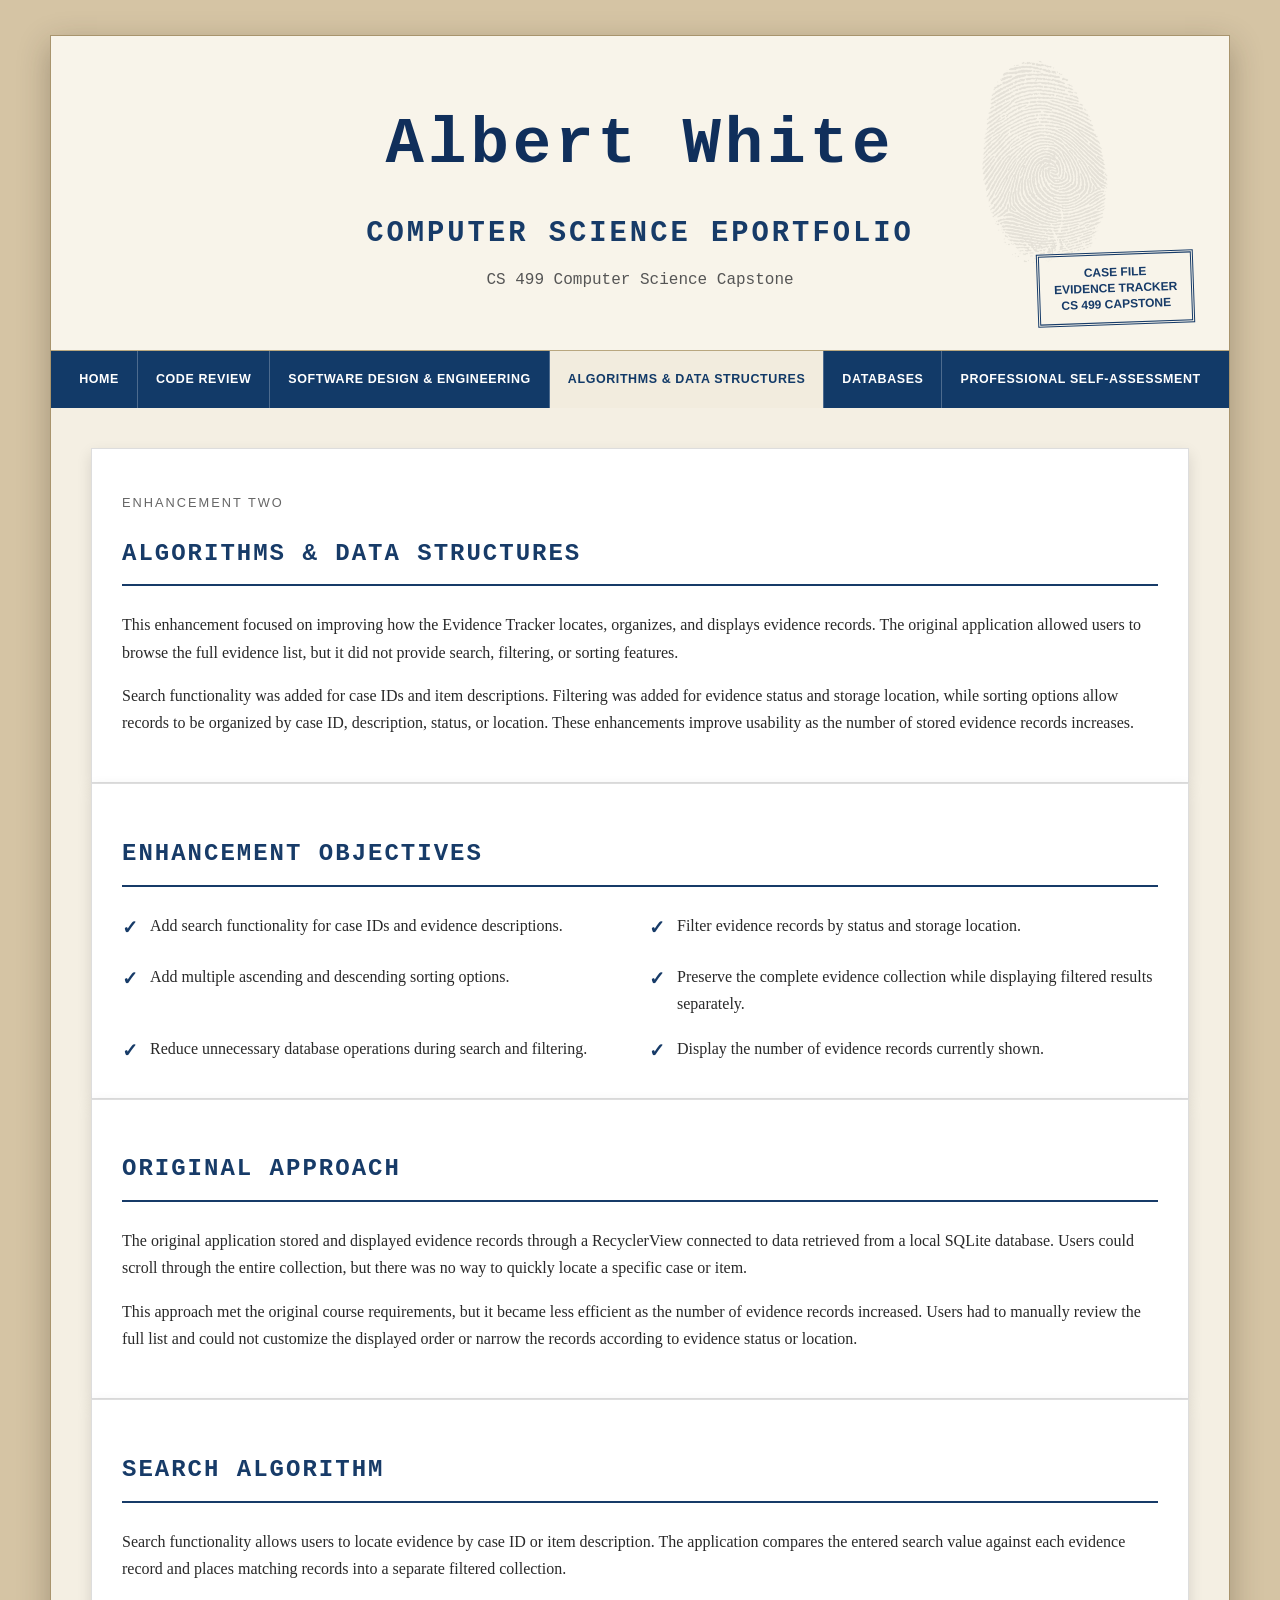
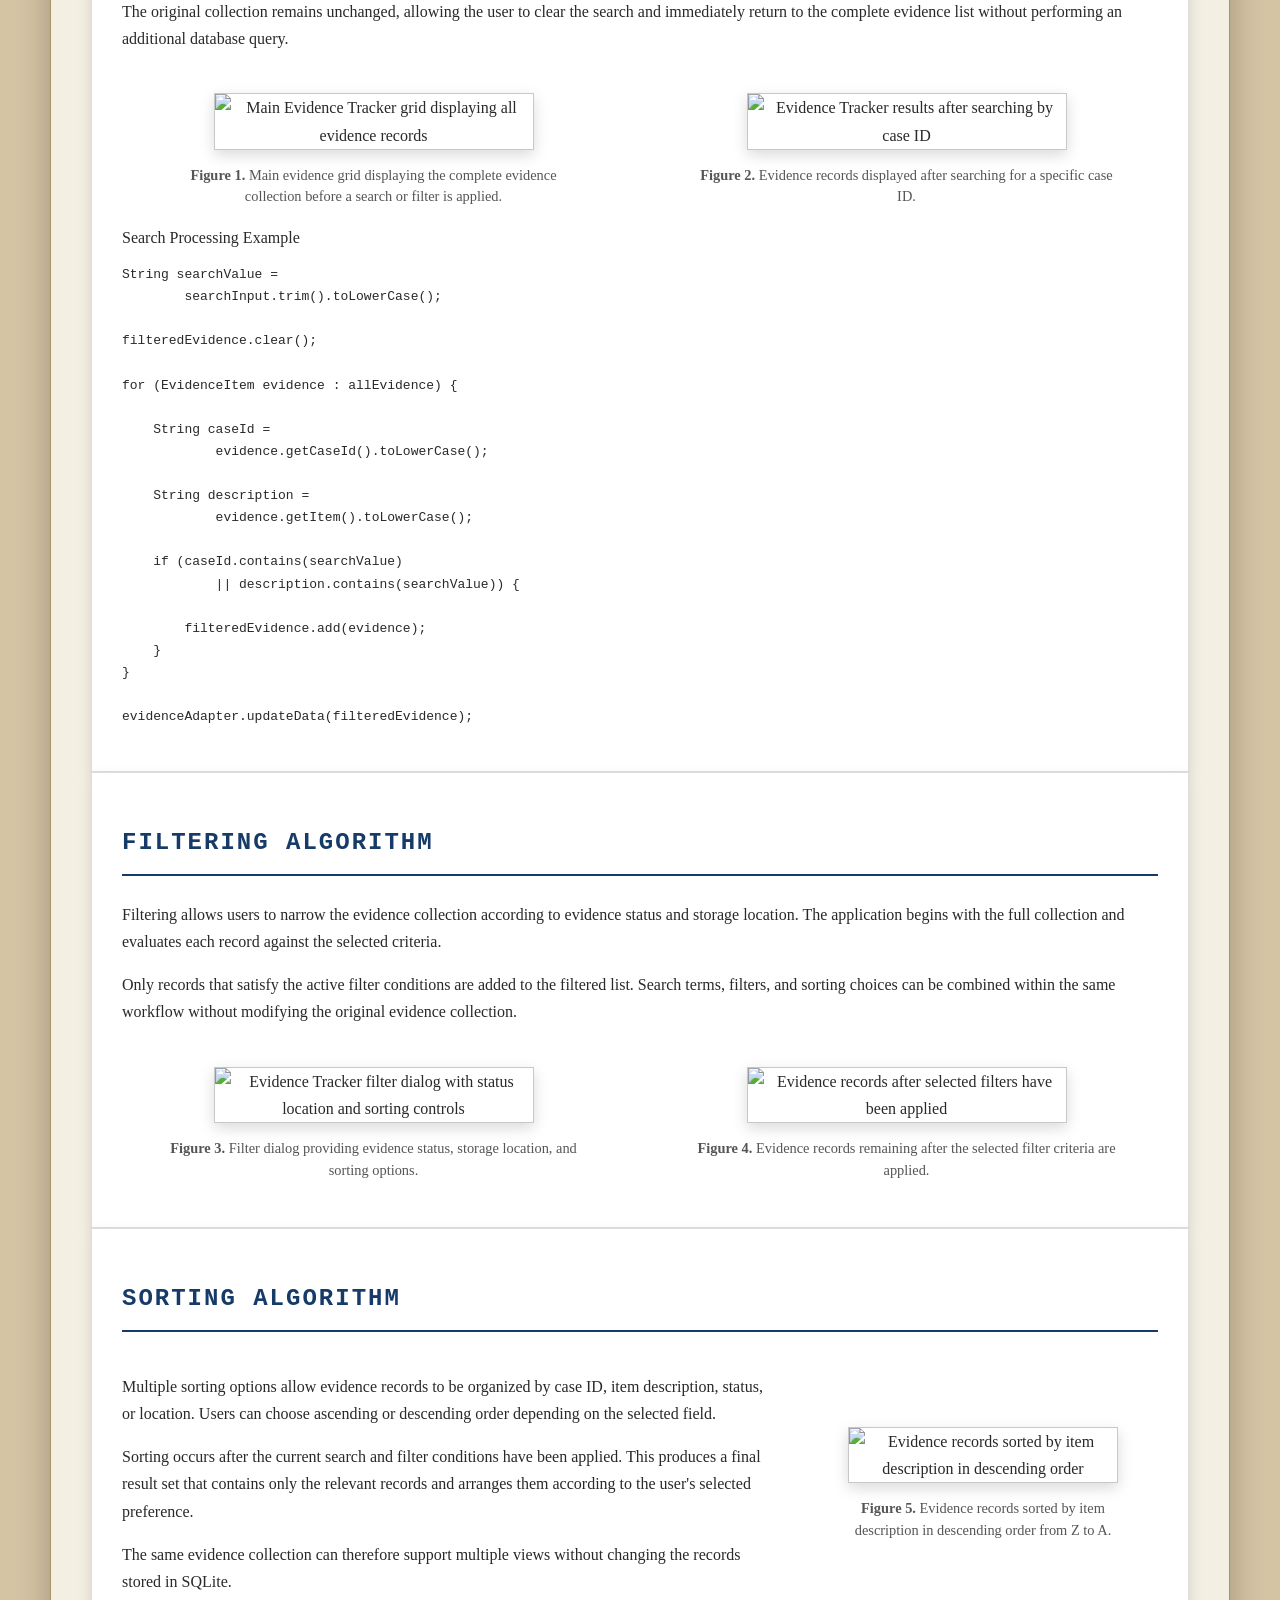
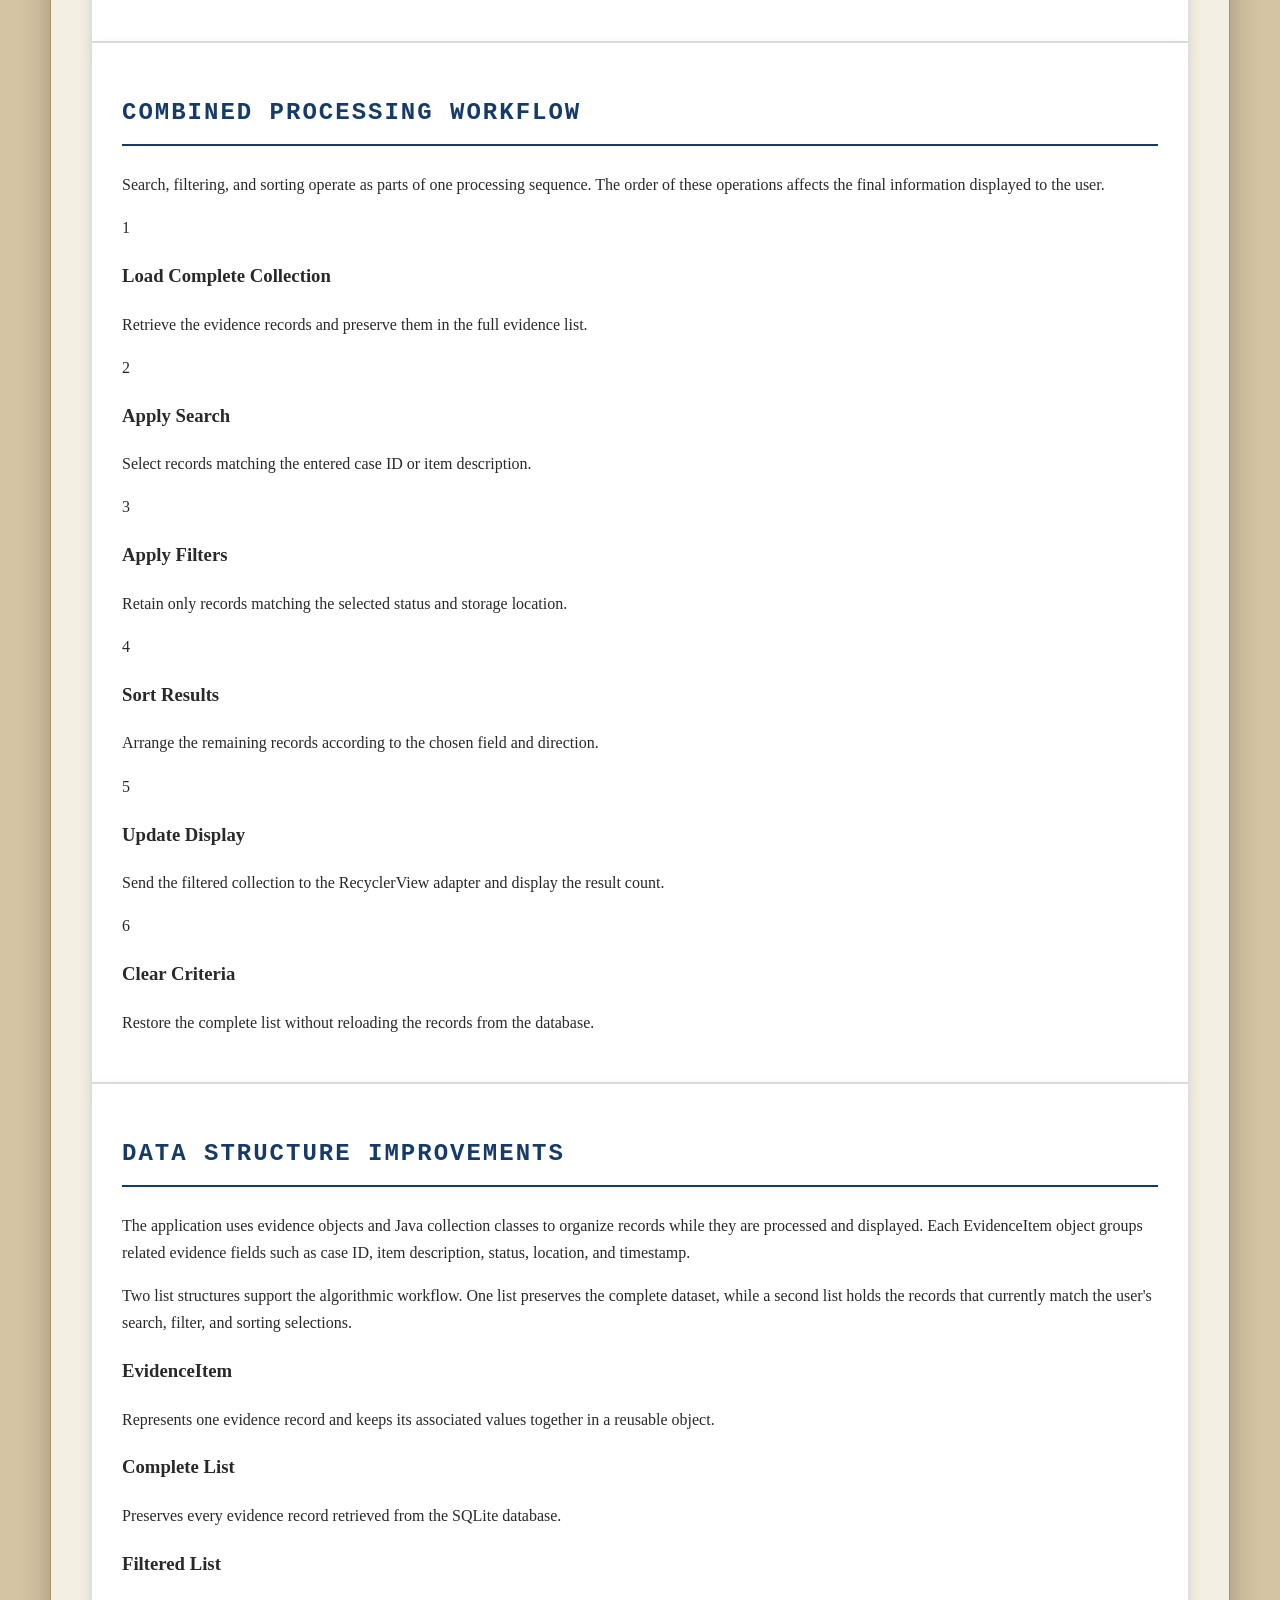
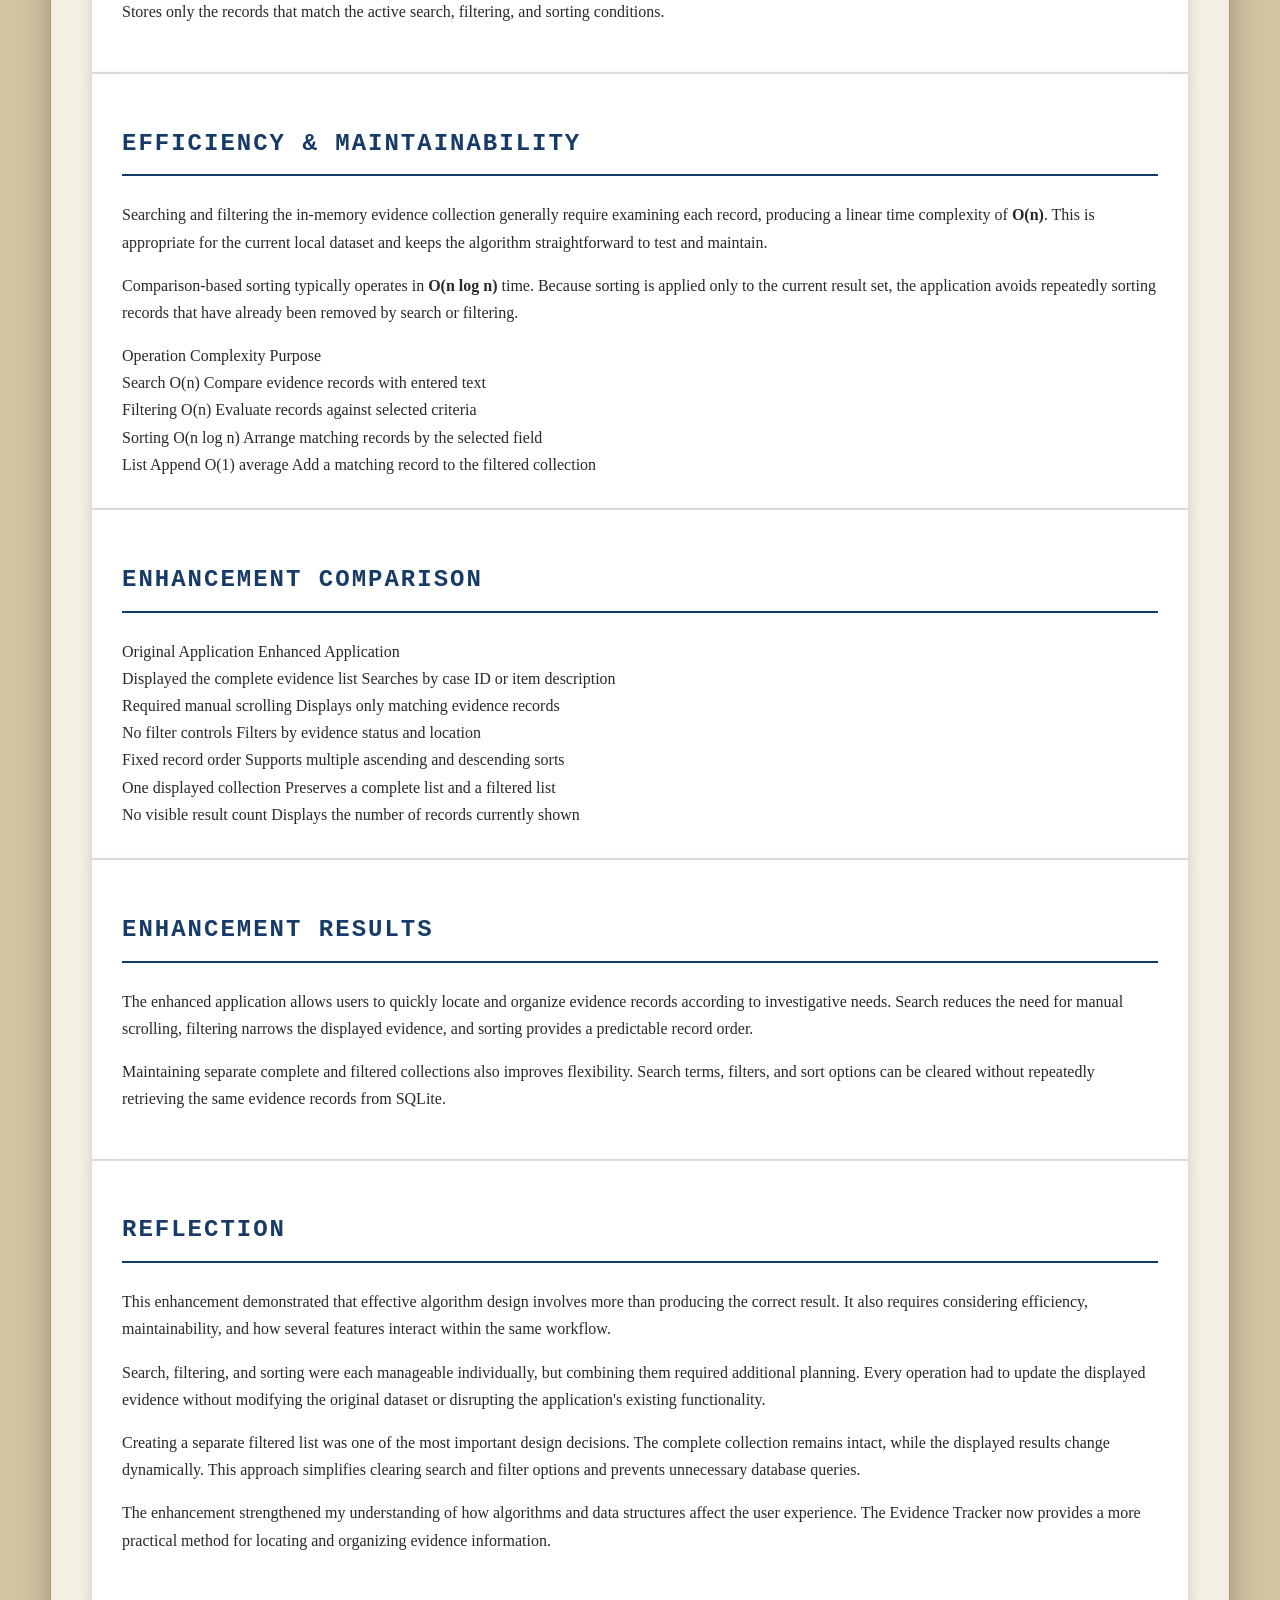
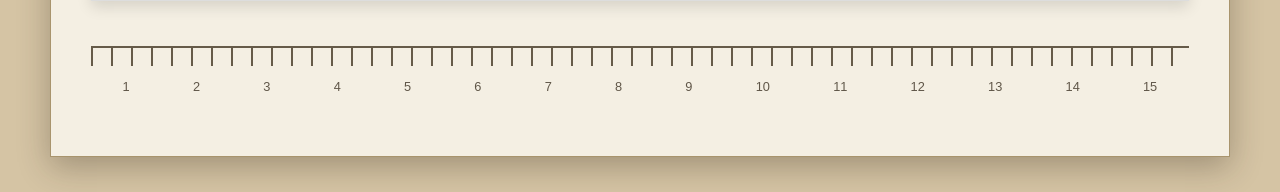
==== algorithms.html @ fcedc2bf "Add files via upload" ====
<!DOCTYPE html>
<html lang="en">

<head>
    <meta charset="UTF-8">

    <meta name="viewport"
          content="width=device-width, initial-scale=1.0">

    <meta name="description"
          content="Algorithms and Data Structures enhancement for Albert White's CS 499 Evidence Tracker capstone project.">

    <link rel="stylesheet" href="css/style.css">

    <title>
        Algorithms &amp; Data Structures | Albert White
    </title>
</head>

<body>

    <div class="site-container">

        <!-- Website Header -->
        <header class="site-header">

            <h1>Albert White</h1>

            <h2>Computer Science ePortfolio</h2>

            <p class="course-title">
                CS 499 Computer Science Capstone
            </p>

            <div class="project-stamp">
                Case File<br>
                Evidence Tracker<br>
                CS 499 Capstone
            </div>

        </header>

        <!-- Main Navigation -->
        <nav class="main-navigation"
             aria-label="Main navigation">

            <ul>

                <li>
                    <a href="index.html">
                        Home
                    </a>
                </li>

                <li>
                    <a href="code-review.html">
                        Code Review
                    </a>
                </li>

                <li>
                    <a href="software-design.html">
                        Software Design &amp; Engineering
                    </a>
                </li>

                <li>
                    <a class="active"
                       href="algorithms.html">
                        Algorithms &amp; Data Structures
                    </a>
                </li>

                <li>
                    <a href="databases.html">
                        Databases
                    </a>
                </li>

                <li>
                    <a href="self-assessment.html">
                        Professional Self-Assessment
                    </a>
                </li>

            </ul>

        </nav>

        <!-- Page Content -->
        <main class="enhancement-page">

            <!-- Introduction -->
            <section class="paper-card page-introduction">

                <p class="section-label">
                    Enhancement Two
                </p>

                <h2 class="section-heading">
                    Algorithms &amp; Data Structures
                </h2>

                <p>
                    This enhancement focused on improving how the Evidence
                    Tracker locates, organizes, and displays evidence records.
                    The original application allowed users to browse the full
                    evidence list, but it did not provide search, filtering,
                    or sorting features.
                </p>

                <p>
                    Search functionality was added for case IDs and item
                    descriptions. Filtering was added for evidence status and
                    storage location, while sorting options allow records to
                    be organized by case ID, description, status, or location.
                    These enhancements improve usability as the number of
                    stored evidence records increases.
                </p>

            </section>

            <!-- Objectives -->
            <section class="paper-card">

                <h2 class="section-heading">
                    Enhancement Objectives
                </h2>

                <div class="objective-grid">

                    <div class="objective-item">
                        <span class="objective-check"
                              aria-hidden="true">
                            ✓
                        </span>

                        <span>
                            Add search functionality for case IDs and evidence
                            descriptions.
                        </span>
                    </div>

                    <div class="objective-item">
                        <span class="objective-check"
                              aria-hidden="true">
                            ✓
                        </span>

                        <span>
                            Filter evidence records by status and storage
                            location.
                        </span>
                    </div>

                    <div class="objective-item">
                        <span class="objective-check"
                              aria-hidden="true">
                            ✓
                        </span>

                        <span>
                            Add multiple ascending and descending sorting
                            options.
                        </span>
                    </div>

                    <div class="objective-item">
                        <span class="objective-check"
                              aria-hidden="true">
                            ✓
                        </span>

                        <span>
                            Preserve the complete evidence collection while
                            displaying filtered results separately.
                        </span>
                    </div>

                    <div class="objective-item">
                        <span class="objective-check"
                              aria-hidden="true">
                            ✓
                        </span>

                        <span>
                            Reduce unnecessary database operations during
                            search and filtering.
                        </span>
                    </div>

                    <div class="objective-item">
                        <span class="objective-check"
                              aria-hidden="true">
                            ✓
                        </span>

                        <span>
                            Display the number of evidence records currently
                            shown.
                        </span>
                    </div>

                </div>

            </section>

            <!-- Original Approach -->
            <section class="paper-card">

                <h2 class="section-heading">
                    Original Approach
                </h2>

                <p>
                    The original application stored and displayed evidence
                    records through a RecyclerView connected to data retrieved
                    from a local SQLite database. Users could scroll through
                    the entire collection, but there was no way to quickly
                    locate a specific case or item.
                </p>

                <p>
                    This approach met the original course requirements, but it
                    became less efficient as the number of evidence records
                    increased. Users had to manually review the full list and
                    could not customize the displayed order or narrow the
                    records according to evidence status or location.
                </p>

            </section>

            <!-- Search -->
            <section class="paper-card">

                <h2 class="section-heading">
                    Search Algorithm
                </h2>

                <p>
                    Search functionality allows users to locate evidence by
                    case ID or item description. The application compares the
                    entered search value against each evidence record and
                    places matching records into a separate filtered
                    collection.
                </p>

                <p>
                    The original collection remains unchanged, allowing the
                    user to clear the search and immediately return to the
                    complete evidence list without performing an additional
                    database query.
                </p>

                <div class="screenshot-grid screenshot-grid-two">

                    <figure class="evidence-photo">

                        <img src="images/enhancement-2/all-evidence-records.jpg"
                             alt="Main Evidence Tracker grid displaying all evidence records"
                             loading="lazy">

                        <figcaption>
                            <strong>Figure 1.</strong>
                            Main evidence grid displaying the complete
                            evidence collection before a search or filter is
                            applied.
                        </figcaption>

                    </figure>

                    <figure class="evidence-photo">

                        <img src="images/enhancement-2/case-search-results.jpg"
                             alt="Evidence Tracker results after searching by case ID"
                             loading="lazy">

                        <figcaption>
                            <strong>Figure 2.</strong>
                            Evidence records displayed after searching for a
                            specific case ID.
                        </figcaption>

                    </figure>

                </div>

                <div class="code-example">

                    <div class="code-label">
                        Search Processing Example
                    </div>

                    <pre><code>String searchValue =
        searchInput.trim().toLowerCase();

filteredEvidence.clear();

for (EvidenceItem evidence : allEvidence) {

    String caseId =
            evidence.getCaseId().toLowerCase();

    String description =
            evidence.getItem().toLowerCase();

    if (caseId.contains(searchValue)
            || description.contains(searchValue)) {

        filteredEvidence.add(evidence);
    }
}

evidenceAdapter.updateData(filteredEvidence);</code></pre>

                </div>

            </section>

            <!-- Filtering -->
            <section class="paper-card">

                <h2 class="section-heading">
                    Filtering Algorithm
                </h2>

                <p>
                    Filtering allows users to narrow the evidence collection
                    according to evidence status and storage location. The
                    application begins with the full collection and evaluates
                    each record against the selected criteria.
                </p>

                <p>
                    Only records that satisfy the active filter conditions are
                    added to the filtered list. Search terms, filters, and
                    sorting choices can be combined within the same workflow
                    without modifying the original evidence collection.
                </p>

                <div class="screenshot-grid screenshot-grid-two">

                    <figure class="evidence-photo">

                        <img src="images/enhancement-2/filter-dialog.jpg"
                             alt="Evidence Tracker filter dialog with status location and sorting controls"
                             loading="lazy">

                        <figcaption>
                            <strong>Figure 3.</strong>
                            Filter dialog providing evidence status, storage
                            location, and sorting options.
                        </figcaption>

                    </figure>

                    <figure class="evidence-photo">

                        <img src="images/enhancement-2/filtered-evidence-records.jpg"
                             alt="Evidence records after selected filters have been applied"
                             loading="lazy">

                        <figcaption>
                            <strong>Figure 4.</strong>
                            Evidence records remaining after the selected
                            filter criteria are applied.
                        </figcaption>

                    </figure>

                </div>

            </section>

            <!-- Sorting -->
            <section class="paper-card">

                <h2 class="section-heading">
                    Sorting Algorithm
                </h2>

                <div class="feature-layout">

                    <div class="feature-text">

                        <p>
                            Multiple sorting options allow evidence records to
                            be organized by case ID, item description, status,
                            or location. Users can choose ascending or
                            descending order depending on the selected field.
                        </p>

                        <p>
                            Sorting occurs after the current search and filter
                            conditions have been applied. This produces a final
                            result set that contains only the relevant records
                            and arranges them according to the user's selected
                            preference.
                        </p>

                        <p>
                            The same evidence collection can therefore support
                            multiple views without changing the records stored
                            in SQLite.
                        </p>

                    </div>

                    <figure class="evidence-photo feature-image">

                        <img src="images/enhancement-2/sorted-evidence-records.jpg"
                             alt="Evidence records sorted by item description in descending order"
                             loading="lazy">

                        <figcaption>
                            <strong>Figure 5.</strong>
                            Evidence records sorted by item description in
                            descending order from Z to A.
                        </figcaption>

                    </figure>

                </div>

            </section>

            <!-- Processing Sequence -->
            <section class="paper-card">

                <h2 class="section-heading">
                    Combined Processing Workflow
                </h2>

                <p>
                    Search, filtering, and sorting operate as parts of one
                    processing sequence. The order of these operations affects
                    the final information displayed to the user.
                </p>

                <div class="algorithm-summary">

                    <div class="algorithm-step">

                        <span class="step-number">
                            1
                        </span>

                        <div>
                            <h3>Load Complete Collection</h3>

                            <p>
                                Retrieve the evidence records and preserve them
                                in the full evidence list.
                            </p>
                        </div>

                    </div>

                    <div class="algorithm-step">

                        <span class="step-number">
                            2
                        </span>

                        <div>
                            <h3>Apply Search</h3>

                            <p>
                                Select records matching the entered case ID or
                                item description.
                            </p>
                        </div>

                    </div>

                    <div class="algorithm-step">

                        <span class="step-number">
                            3
                        </span>

                        <div>
                            <h3>Apply Filters</h3>

                            <p>
                                Retain only records matching the selected
                                status and storage location.
                            </p>
                        </div>

                    </div>

                    <div class="algorithm-step">

                        <span class="step-number">
                            4
                        </span>

                        <div>
                            <h3>Sort Results</h3>

                            <p>
                                Arrange the remaining records according to the
                                chosen field and direction.
                            </p>
                        </div>

                    </div>

                    <div class="algorithm-step">

                        <span class="step-number">
                            5
                        </span>

                        <div>
                            <h3>Update Display</h3>

                            <p>
                                Send the filtered collection to the RecyclerView
                                adapter and display the result count.
                            </p>
                        </div>

                    </div>

                    <div class="algorithm-step">

                        <span class="step-number">
                            6
                        </span>

                        <div>
                            <h3>Clear Criteria</h3>

                            <p>
                                Restore the complete list without reloading the
                                records from the database.
                            </p>
                        </div>

                    </div>

                </div>

            </section>

            <!-- Data Structures -->
            <section class="paper-card">

                <h2 class="section-heading">
                    Data Structure Improvements
                </h2>

                <p>
                    The application uses evidence objects and Java collection
                    classes to organize records while they are processed and
                    displayed. Each EvidenceItem object groups related
                    evidence fields such as case ID, item description, status,
                    location, and timestamp.
                </p>

                <p>
                    Two list structures support the algorithmic workflow. One
                    list preserves the complete dataset, while a second list
                    holds the records that currently match the user's search,
                    filter, and sorting selections.
                </p>

                <div class="comparison-grid">

                    <article class="comparison-card">

                        <h3>
                            EvidenceItem
                        </h3>

                        <p>
                            Represents one evidence record and keeps its
                            associated values together in a reusable object.
                        </p>

                    </article>

                    <article class="comparison-card">

                        <h3>
                            Complete List
                        </h3>

                        <p>
                            Preserves every evidence record retrieved from the
                            SQLite database.
                        </p>

                    </article>

                    <article class="comparison-card">

                        <h3>
                            Filtered List
                        </h3>

                        <p>
                            Stores only the records that match the active
                            search, filtering, and sorting conditions.
                        </p>

                    </article>

                </div>

            </section>

            <!-- Efficiency -->
            <section class="paper-card">

                <h2 class="section-heading">
                    Efficiency &amp; Maintainability
                </h2>

                <p>
                    Searching and filtering the in-memory evidence collection
                    generally require examining each record, producing a
                    linear time complexity of <strong>O(n)</strong>. This is
                    appropriate for the current local dataset and keeps the
                    algorithm straightforward to test and maintain.
                </p>

                <p>
                    Comparison-based sorting typically operates in
                    <strong>O(n log n)</strong> time. Because sorting is
                    applied only to the current result set, the application
                    avoids repeatedly sorting records that have already been
                    removed by search or filtering.
                </p>

                <div class="complexity-table">

                    <div class="complexity-row complexity-heading">
                        <span>Operation</span>
                        <span>Complexity</span>
                        <span>Purpose</span>
                    </div>

                    <div class="complexity-row">
                        <span>Search</span>
                        <span>O(n)</span>
                        <span>
                            Compare evidence records with entered text
                        </span>
                    </div>

                    <div class="complexity-row">
                        <span>Filtering</span>
                        <span>O(n)</span>
                        <span>
                            Evaluate records against selected criteria
                        </span>
                    </div>

                    <div class="complexity-row">
                        <span>Sorting</span>
                        <span>O(n log n)</span>
                        <span>
                            Arrange matching records by the selected field
                        </span>
                    </div>

                    <div class="complexity-row">
                        <span>List Append</span>
                        <span>O(1) average</span>
                        <span>
                            Add a matching record to the filtered collection
                        </span>
                    </div>

                </div>

            </section>

            <!-- Comparison -->
            <section class="paper-card">

                <h2 class="section-heading">
                    Enhancement Comparison
                </h2>

                <div class="comparison-table">

                    <div class="comparison-row comparison-header">
                        <span>Original Application</span>
                        <span>Enhanced Application</span>
                    </div>

                    <div class="comparison-row">
                        <span>
                            Displayed the complete evidence list
                        </span>

                        <span>
                            Searches by case ID or item description
                        </span>
                    </div>

                    <div class="comparison-row">
                        <span>
                            Required manual scrolling
                        </span>

                        <span>
                            Displays only matching evidence records
                        </span>
                    </div>

                    <div class="comparison-row">
                        <span>
                            No filter controls
                        </span>

                        <span>
                            Filters by evidence status and location
                        </span>
                    </div>

                    <div class="comparison-row">
                        <span>
                            Fixed record order
                        </span>

                        <span>
                            Supports multiple ascending and descending sorts
                        </span>
                    </div>

                    <div class="comparison-row">
                        <span>
                            One displayed collection
                        </span>

                        <span>
                            Preserves a complete list and a filtered list
                        </span>
                    </div>

                    <div class="comparison-row">
                        <span>
                            No visible result count
                        </span>

                        <span>
                            Displays the number of records currently shown
                        </span>
                    </div>

                </div>

            </section>

            <!-- Results -->
            <section class="paper-card">

                <h2 class="section-heading">
                    Enhancement Results
                </h2>

                <p>
                    The enhanced application allows users to quickly locate
                    and organize evidence records according to investigative
                    needs. Search reduces the need for manual scrolling,
                    filtering narrows the displayed evidence, and sorting
                    provides a predictable record order.
                </p>

                <p>
                    Maintaining separate complete and filtered collections
                    also improves flexibility. Search terms, filters, and sort
                    options can be cleared without repeatedly retrieving the
                    same evidence records from SQLite.
                </p>

            </section>

            <!-- Reflection -->
            <section class="paper-card">

                <h2 class="section-heading">
                    Reflection
                </h2>

                <p>
                    This enhancement demonstrated that effective algorithm
                    design involves more than producing the correct result. It
                    also requires considering efficiency, maintainability, and
                    how several features interact within the same workflow.
                </p>

                <p>
                    Search, filtering, and sorting were each manageable
                    individually, but combining them required additional
                    planning. Every operation had to update the displayed
                    evidence without modifying the original dataset or
                    disrupting the application's existing functionality.
                </p>

                <p>
                    Creating a separate filtered list was one of the most
                    important design decisions. The complete collection
                    remains intact, while the displayed results change
                    dynamically. This approach simplifies clearing search and
                    filter options and prevents unnecessary database queries.
                </p>

                <p>
                    The enhancement strengthened my understanding of how
                    algorithms and data structures affect the user experience.
                    The Evidence Tracker now provides a more practical method
                    for locating and organizing evidence information.
                </p>

            </section>

            <!-- Evidence Scale -->
            <div class="evidence-ruler"
                 aria-hidden="true">

                <div class="ruler-numbers">
                    <span>1</span>
                    <span>2</span>
                    <span>3</span>
                    <span>4</span>
                    <span>5</span>
                    <span>6</span>
                    <span>7</span>
                    <span>8</span>
                    <span>9</span>
                    <span>10</span>
                    <span>11</span>
                    <span>12</span>
                    <span>13</span>
                    <span>14</span>
                    <span>15</span>
                </div>

            </div>

        </main>

    </div>

</body>

</html>
---- css/style.css ----
* {
    box-sizing: border-box;
}

body {
    margin: 0;
    background-color: #d5c4a4;
    color: #292929;
    font-family: Georgia, "Times New Roman", serif;
    line-height: 1.7;
}

.site-container {
    width: 94%;
    max-width: 1180px;
    margin: 35px auto;
    background-color: #f4efe3;
    border: 1px solid #a8946d;
    box-shadow: 0 10px 30px rgba(40, 31, 19, 0.3);
}

.site-header {
    padding: 55px 35px 40px;
    text-align: center;
    background-color: #f8f4ea;
    border-bottom: 1px solid #b9a77f;
}

    .site-header h1 {
        margin: 0;
        color: #102f5b;
        font-family: "Courier New", Courier, monospace;
        font-size: 4rem;
        letter-spacing: 4px;
    }

    .site-header h2 {
        margin: 10px 0 0;
        color: #173b68;
        font-family: "Courier New", Courier, monospace;
        font-size: 1.8rem;
        letter-spacing: 3px;
        text-transform: uppercase;
    }

.course-title {
    margin-top: 8px;
    color: #555555;
    font-family: "Courier New", Courier, monospace;
}

/* -----------------------------
   Navigation
------------------------------*/

.main-navigation {
    background: #123a68;
}

    .main-navigation ul {
        list-style: none;
        margin: 0;
        padding: 0;
        display: flex;
        justify-content: center;
    }

    .main-navigation li {
        border-right: 1px solid rgba(255,255,255,.25);
    }

        .main-navigation li:last-child {
            border-right: none;
        }

    .main-navigation a {
        display: block;
        color: white;
        text-decoration: none;
        padding: 18px 18px;
        font-family: Arial, Helvetica, sans-serif;
        font-size: .78rem;
        font-weight: bold;
        text-transform: uppercase;
        letter-spacing: .6px;
        text-align: center;
    }

        .main-navigation a:hover {
            background: #e8dfcc;
            color: #123a68;
        }

    .main-navigation .active {
        background: #f2ecde;
        color: #123a68;
    }
/* ---------- Main Layout ---------- */

main {
    padding: 40px;
}

.content-grid {
    display: grid;
    grid-template-columns: 2fr 1fr;
    gap: 30px;
}

.paper-card {
    background: white;
    padding: 30px;
    box-shadow: 0 6px 14px rgba(0,0,0,.12);
    border: 1px solid #ddd;
}

.section-heading {
    color: #173b68;
    font-family: "Courier New";
    text-transform: uppercase;
    letter-spacing: 2px;
    border-bottom: 2px solid #173b68;
    padding-bottom: 10px;
    margin-bottom: 25px;
}

.portfolio-list {
    padding-left: 20px;
    line-height: 2;
}
/* ---------- Header Details ---------- */

.site-header {
    position: relative;
    overflow: hidden;
}

    .site-header::after {
        content: "";
        position: absolute;
        top: 10px;
        right: 40px;
        width: 220px;
        height: 220px;
        background-image: url("../images/fingerprint.png");
        background-repeat: no-repeat;
        background-size: contain;
        opacity: .08;
        transform: rotate(-8deg);
        pointer-events: none;
    }

.project-stamp {
    position: absolute;
    right: 35px;
    bottom: 25px;
    padding: 9px 14px;
    border: 3px double #173b68;
    color: #173b68;
    background-color: rgba(248, 244, 234, 0.75);
    font-family: Arial, Helvetica, sans-serif;
    font-size: 0.75rem;
    font-weight: bold;
    line-height: 1.35;
    text-align: center;
    text-transform: uppercase;
    transform: rotate(-2deg);
    z-index: 2;
}

.site-header h1,
.site-header h2,
.course-title {
    position: relative;
    z-index: 2;
}
@media (max-width: 800px) {

    .project-stamp {
        position: relative;
        right: auto;
        bottom: auto;
        display: inline-block;
        margin-top: 25px;
    }

    .site-header::after {
        right: 10px;
        font-size: 130px;
    }

    .content-grid {
        grid-template-columns: 1fr;
    }

    .main-navigation ul {
        flex-wrap: wrap;
    }
}
.case-status {
    margin-top: 30px;
    background-color: #f9f6ee;
    border: 1px solid #b9aa8d;
    box-shadow: 0 5px 14px rgba(0, 0, 0, 0.1);
}

.case-status-header {
    display: flex;
    justify-content: space-between;
    gap: 20px;
    padding: 14px 20px;
    background-color: #173b68;
    color: white;
    font-family: Arial, Helvetica, sans-serif;
    text-transform: uppercase;
    letter-spacing: 1px;
}

.status-grid {
    display: grid;
    grid-template-columns: repeat(3, 1fr);
}

.status-item {
    padding: 18px 20px;
    border-right: 1px solid #d5cab6;
    border-bottom: 1px solid #d5cab6;
}

    .status-item:nth-child(3n) {
        border-right: none;
    }

    .status-item:nth-last-child(-n + 3) {
        border-bottom: none;
    }

.status-label {
    display: block;
    margin-bottom: 5px;
    color: #173b68;
    font-family: Arial, Helvetica, sans-serif;
    font-size: 0.72rem;
    font-weight: bold;
    letter-spacing: 0.8px;
    text-transform: uppercase;
}

.status-complete {
    font-weight: bold;
}

    .status-complete::before {
        content: "✓ ";
    }

.status-progress::before {
    content: "□ ";
}

@media (max-width: 800px) {
    .status-grid {
        grid-template-columns: 1fr;
    }

    .status-item {
        border-right: none;
    }

        .status-item:nth-last-child(-n + 3) {
            border-bottom: 1px solid #d5cab6;
        }

        .status-item:last-child {
            border-bottom: none;
        }

    .case-status-header {
        flex-direction: column;
    }
}
/* ---------- Evidence Scale ---------- */

.evidence-ruler {
    margin-top: 45px;
    height: 70px;
    border-top: 2px solid #665b49;
    background-image: repeating-linear-gradient( 90deg, #665b49 0, #665b49 2px, transparent 2px, transparent 20px );
    background-size: auto 18px;
    background-repeat: repeat-x;
}

.ruler-numbers {
    display: flex;
    justify-content: space-around;
    padding-top: 28px;
    color: #5f5648;
    font-family: Arial, Helvetica, sans-serif;
    font-size: .8rem;
}

/* ==========================================
   SOFTWARE DESIGN PAGE
========================================== */

.page-introduction {
    text-align: left;
}

.section-label {
    color: #666;
    text-transform: uppercase;
    font-size: .8rem;
    letter-spacing: 2px;
    font-family: Arial, Helvetica, sans-serif;
}

.objective-grid {
    display: grid;
    grid-template-columns: repeat(2, 1fr);
    gap: 18px;
}

.objective-item {
    display: flex;
    gap: 12px;
    align-items: flex-start;
}

.objective-check {
    color: #173b68;
    font-weight: bold;
    font-size: 1.2rem;
}

/* ---------------- Screenshots ---------------- */

.screenshot-grid-two {
    display: grid;
    grid-template-columns: repeat(2,1fr);
    gap: 30px;
    margin-top: 25px;
}

.evidence-photo {
    text-align: center;
}

    .evidence-photo img {
        width: 100%;
        max-width: 320px;
        max-height: 620px;
        object-fit: contain;
        border: 1px solid #c8c8c8;
        box-shadow: 0 5px 14px rgba(0,0,0,.15);
        background: white;
        margin: auto;
        display: block;
    }

    .evidence-photo figcaption {
        margin-top: 15px;
        font-size: .9rem;
        color: #555;
        line-height: 1.5;
    }

/* ---------------- Roles ---------------- */

.role-grid-two {
    display: grid;
    grid-template-columns: repeat(2,1fr);
    gap: 35px;
}

.role-card {
    background: #fafafa;
    padding: 25px;
    border: 1px solid #ddd;
}

    .role-card h3 {
        text-align: center;
        color: #173b68;
    }

    .role-card img {
        max-width: 260px;
    }

.permission-list {
    margin-top: 20px;
}

    .permission-list li {
        margin-bottom: 10px;
    }

.allowed {
    color: #1c7b3a;
}

    .allowed::before {
        content: "✓ ";
    }

.restricted {
    color: #8b1e1e;
}

    .restricted::before {
        content: "✕ ";
    }

/* ---------------- Feature ---------------- */

.feature-layout {
    display: grid;
    grid-template-columns: 1fr 350px;
    gap: 40px;
    align-items: center;
}

.feature-image img {
    max-width: 280px;
}

/* ---------------- Responsive ---------------- */

@media (max-width:900px) {

    .objective-grid,
    .screenshot-grid-two,
    .role-grid-two,
    .feature-layout {
        grid-template-columns: 1fr;
    }
}

/* ---------- Code Review Video ---------- */

.video-container {
    position: relative;
    width: 100%;
    max-width: 900px;
    margin: 28px auto 0;
    padding-bottom: 56.25%;
    height: 0;
    overflow: hidden;
    background-color: #1f1f1f;
    border: 1px solid #c8bca7;
    box-shadow: 0 6px 15px rgba(0, 0, 0, 0.18);
}

    .video-container iframe {
        position: absolute;
        inset: 0;
        width: 100%;
        height: 100%;
        border: 0;
    }
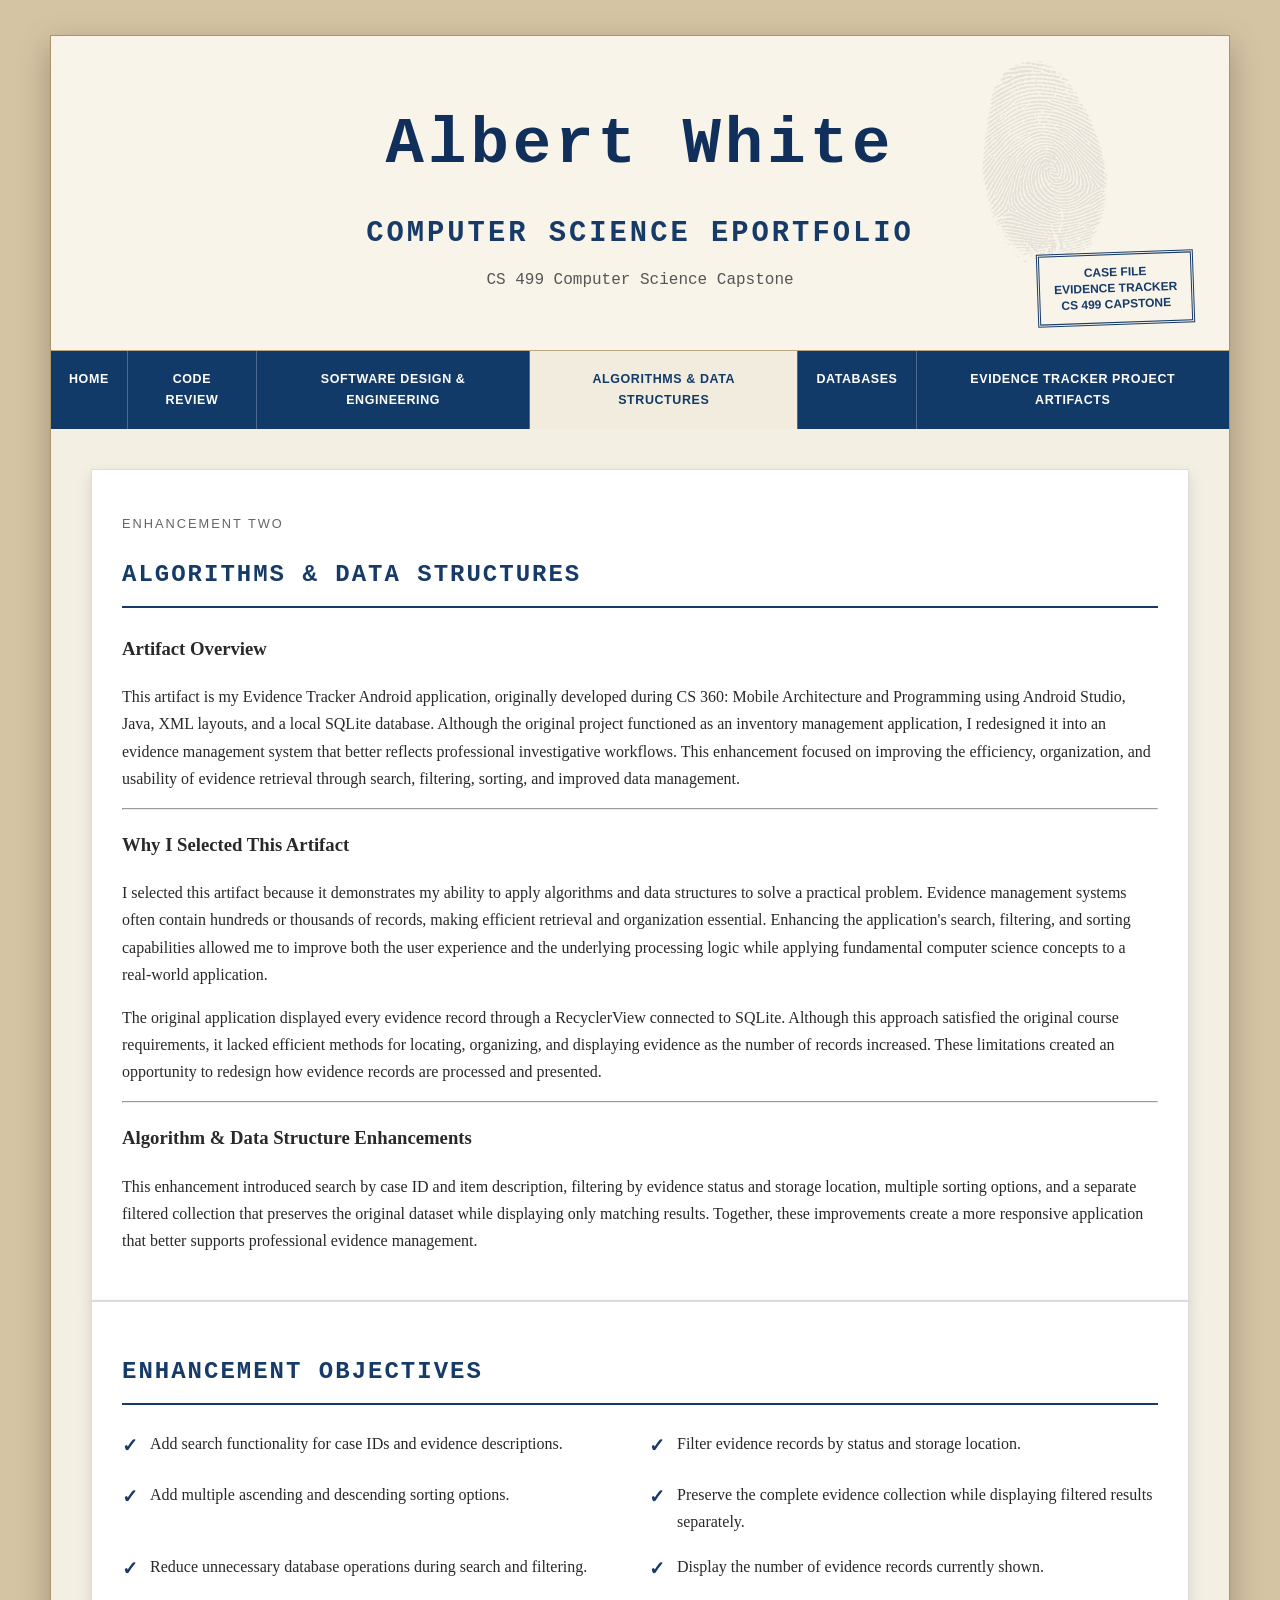
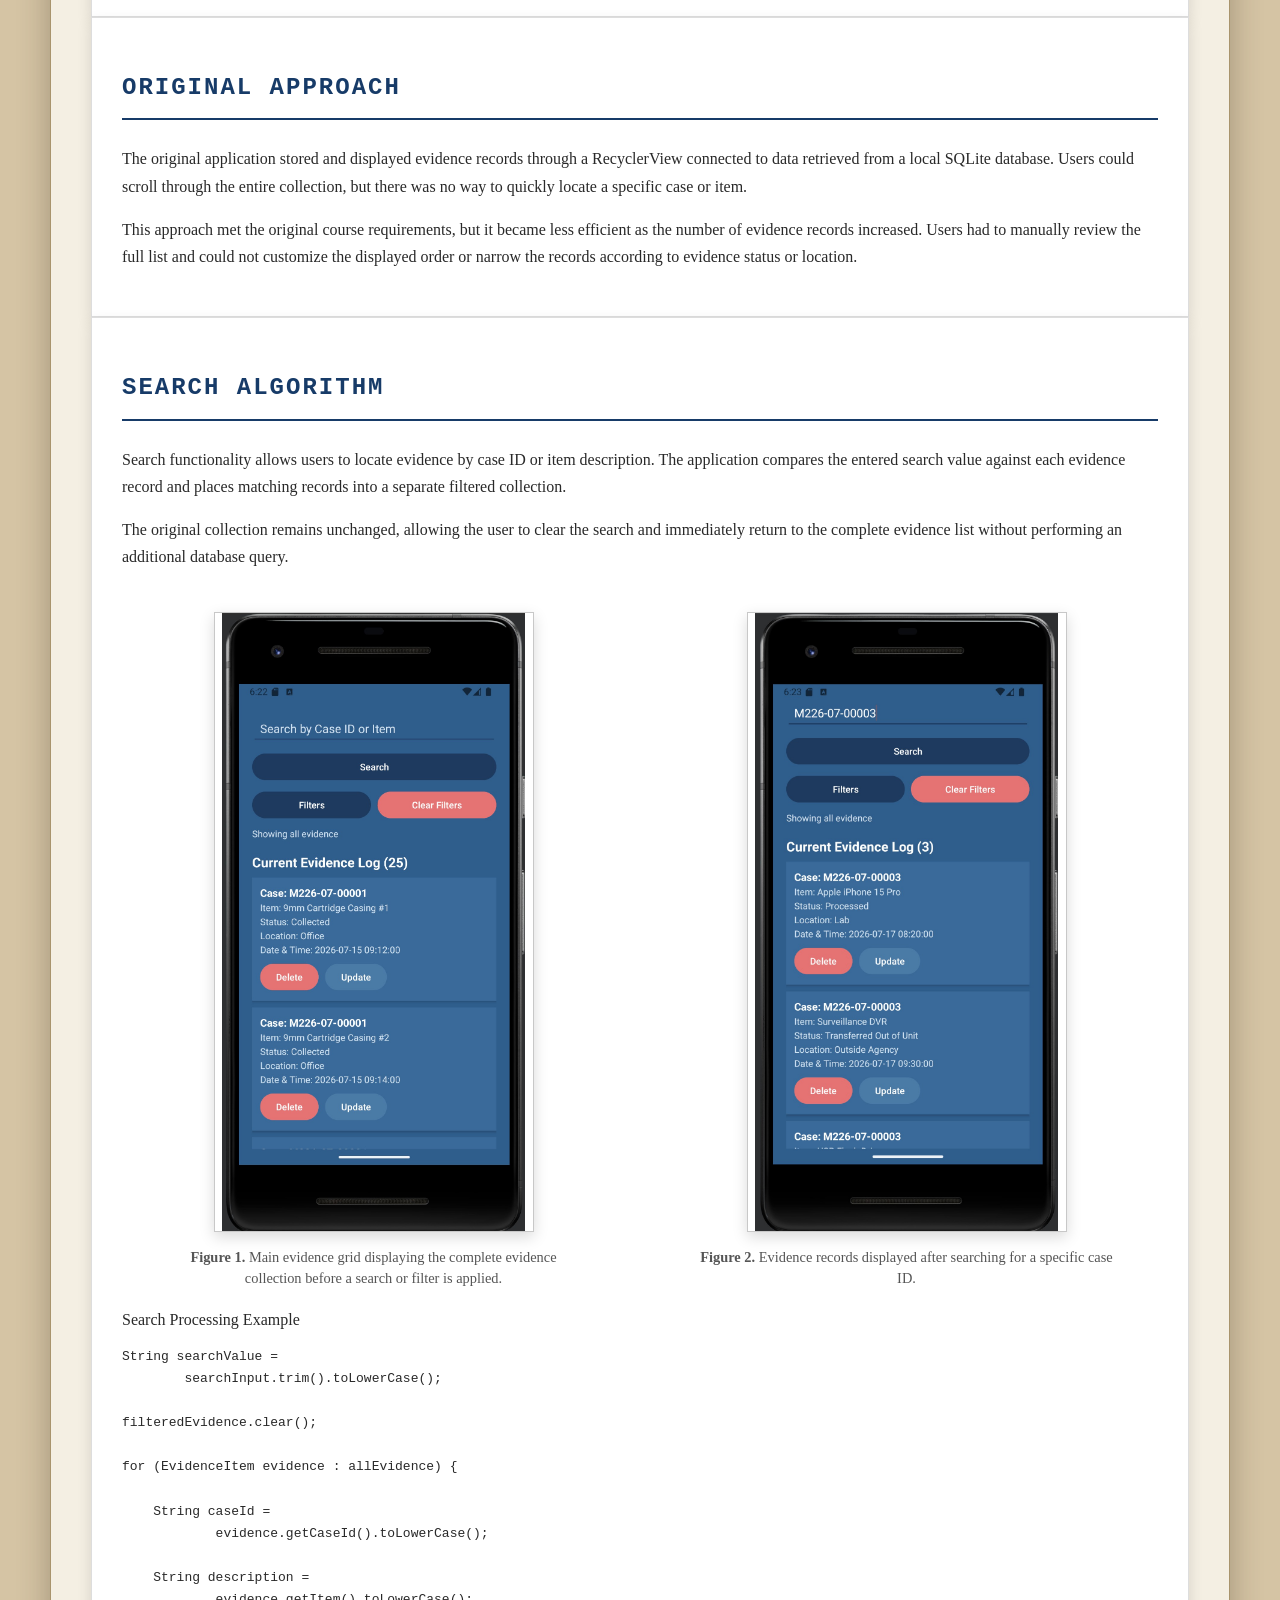
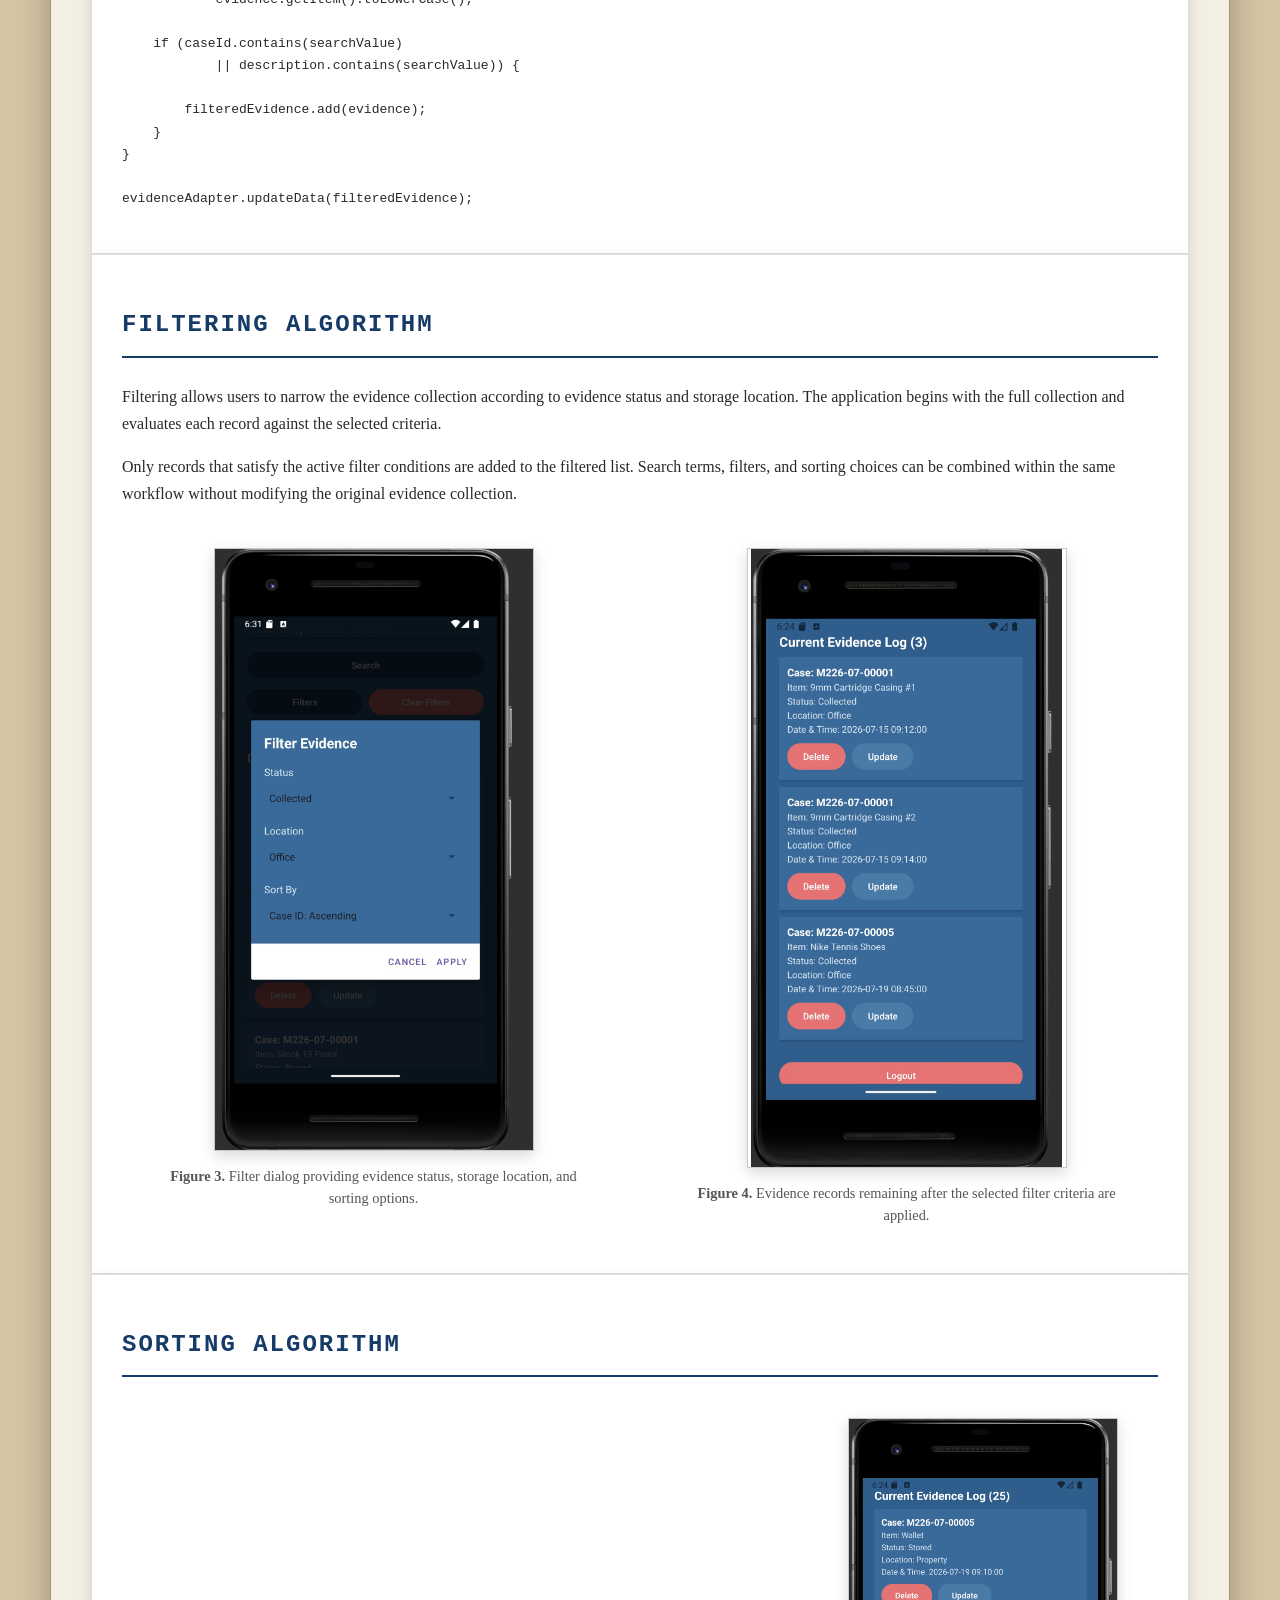
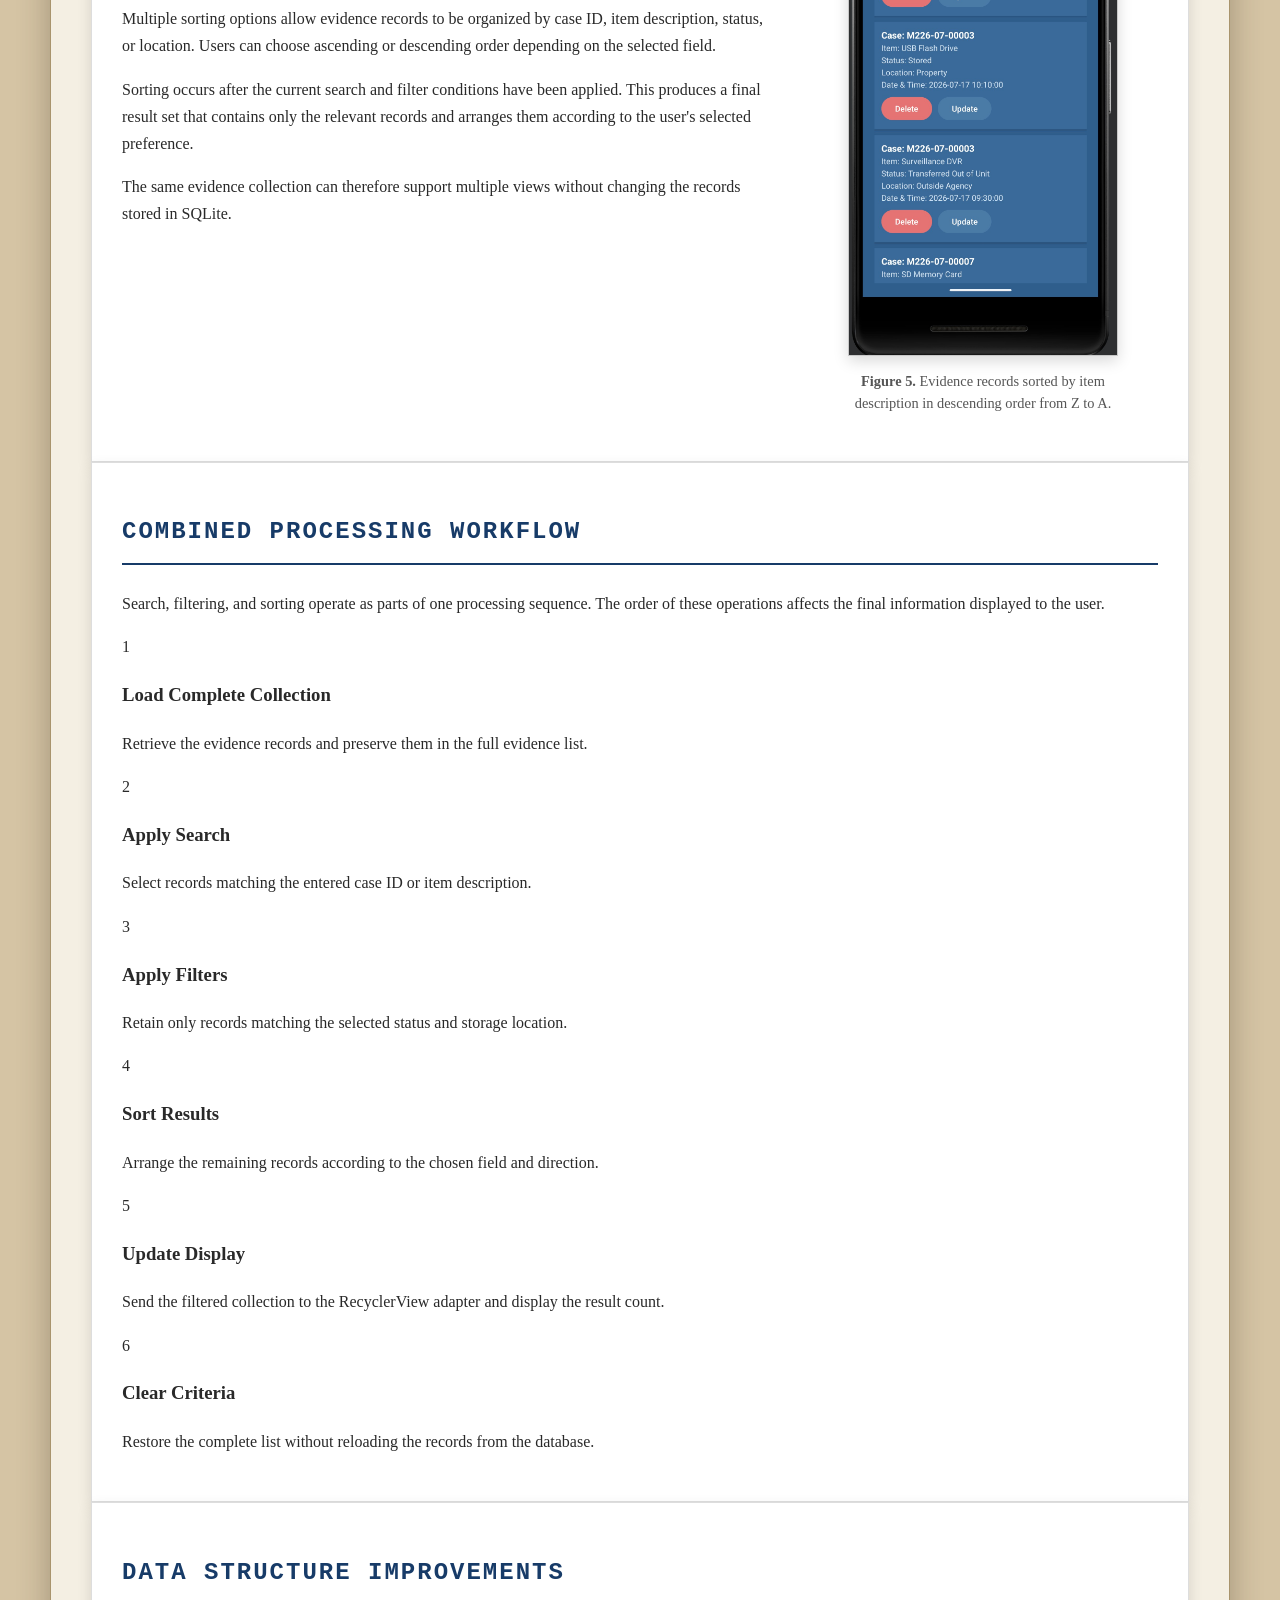
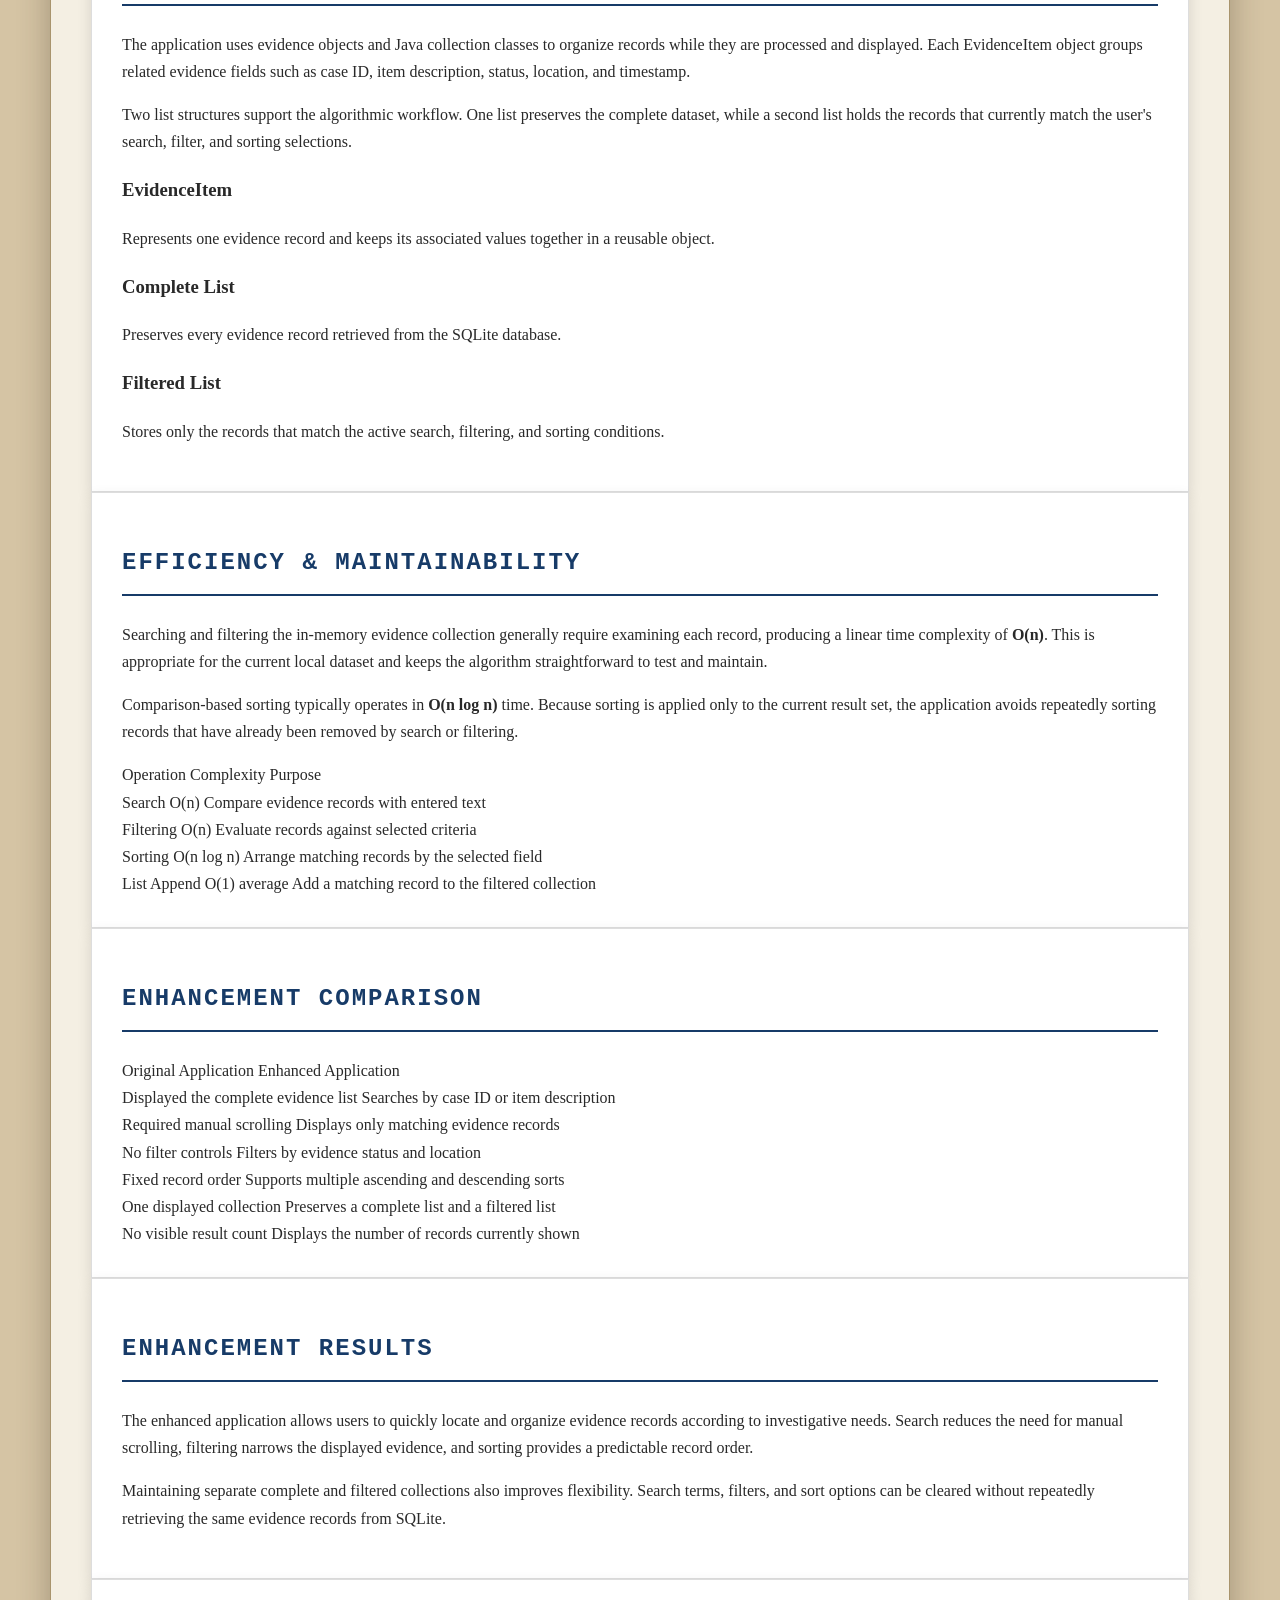
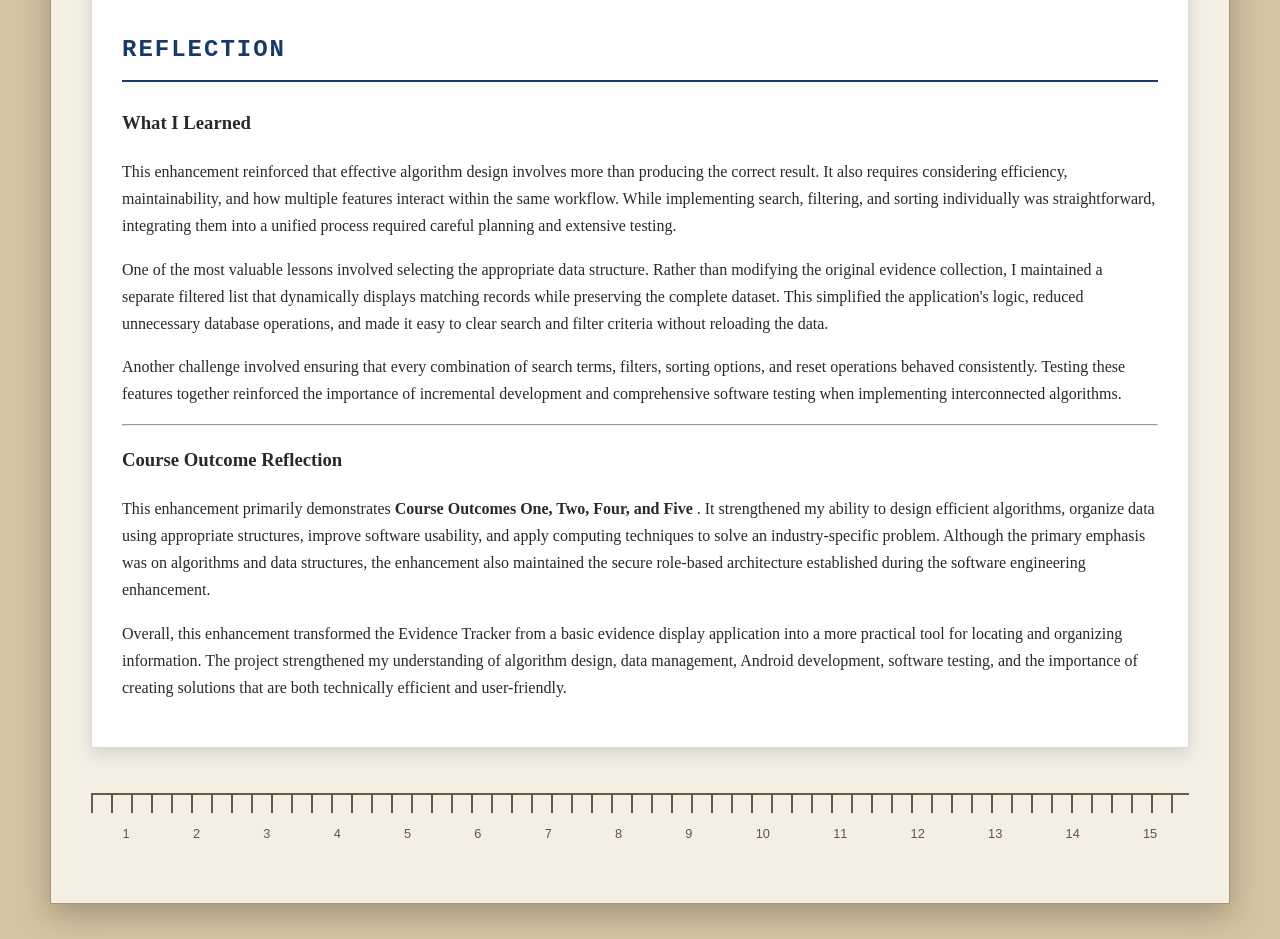
==== commit 9e9cf853: "Updated page link to add artifacts" ====
--- a/algorithms.html
+++ b/algorithms.html
@@ -78,8 +78,8 @@
                 </li>
 
                 <li>
-                    <a href="self-assessment.html">
-                        Professional Self-Assessment
+                    <a href="artifacts.html">
+                        Evidence Tracker Project Artifacts
                     </a>
                 </li>
 
@@ -101,21 +101,55 @@
                     Algorithms &amp; Data Structures
                 </h2>
 
-                <p>
-                    This enhancement focused on improving how the Evidence
-                    Tracker locates, organizes, and displays evidence records.
-                    The original application allowed users to browse the full
-                    evidence list, but it did not provide search, filtering,
-                    or sorting features.
-                </p>
-
-                <p>
-                    Search functionality was added for case IDs and item
-                    descriptions. Filtering was added for evidence status and
-                    storage location, while sorting options allow records to
-                    be organized by case ID, description, status, or location.
-                    These enhancements improve usability as the number of
-                    stored evidence records increases.
+                <h3>Artifact Overview</h3>
+
+                <p>
+                    This artifact is my Evidence Tracker Android application, originally
+                    developed during CS 360: Mobile Architecture and Programming using
+                    Android Studio, Java, XML layouts, and a local SQLite database.
+                    Although the original project functioned as an inventory management
+                    application, I redesigned it into an evidence management system that
+                    better reflects professional investigative workflows. This enhancement
+                    focused on improving the efficiency, organization, and usability of
+                    evidence retrieval through search, filtering, sorting, and improved
+                    data management.
+                </p>
+
+                <hr class="section-divider">
+
+                <h3>Why I Selected This Artifact</h3>
+
+                <p>
+                    I selected this artifact because it demonstrates my ability to apply
+                    algorithms and data structures to solve a practical problem.
+                    Evidence management systems often contain hundreds or thousands of
+                    records, making efficient retrieval and organization essential.
+                    Enhancing the application's search, filtering, and sorting
+                    capabilities allowed me to improve both the user experience and the
+                    underlying processing logic while applying fundamental computer
+                    science concepts to a real-world application.
+                </p>
+
+                <p>
+                    The original application displayed every evidence record through a
+                    RecyclerView connected to SQLite. Although this approach satisfied
+                    the original course requirements, it lacked efficient methods for
+                    locating, organizing, and displaying evidence as the number of
+                    records increased. These limitations created an opportunity to
+                    redesign how evidence records are processed and presented.
+                </p>
+
+                <hr class="section-divider">
+
+                <h3>Algorithm &amp; Data Structure Enhancements</h3>
+
+                <p>
+                    This enhancement introduced search by case ID and item description,
+                    filtering by evidence status and storage location, multiple sorting
+                    options, and a separate filtered collection that preserves the
+                    original dataset while displaying only matching results. Together,
+                    these improvements create a more responsive application that better
+                    supports professional evidence management.
                 </p>
 
             </section>
@@ -788,34 +822,59 @@
                     Reflection
                 </h2>
 
-                <p>
-                    This enhancement demonstrated that effective algorithm
-                    design involves more than producing the correct result. It
-                    also requires considering efficiency, maintainability, and
-                    how several features interact within the same workflow.
-                </p>
-
-                <p>
-                    Search, filtering, and sorting were each manageable
-                    individually, but combining them required additional
-                    planning. Every operation had to update the displayed
-                    evidence without modifying the original dataset or
-                    disrupting the application's existing functionality.
-                </p>
-
-                <p>
-                    Creating a separate filtered list was one of the most
-                    important design decisions. The complete collection
-                    remains intact, while the displayed results change
-                    dynamically. This approach simplifies clearing search and
-                    filter options and prevents unnecessary database queries.
-                </p>
-
-                <p>
-                    The enhancement strengthened my understanding of how
-                    algorithms and data structures affect the user experience.
-                    The Evidence Tracker now provides a more practical method
-                    for locating and organizing evidence information.
+                <h3>What I Learned</h3>
+
+                <p>
+                    This enhancement reinforced that effective algorithm design involves
+                    more than producing the correct result. It also requires considering
+                    efficiency, maintainability, and how multiple features interact
+                    within the same workflow. While implementing search, filtering, and
+                    sorting individually was straightforward, integrating them into a
+                    unified process required careful planning and extensive testing.
+                </p>
+
+                <p>
+                    One of the most valuable lessons involved selecting the appropriate
+                    data structure. Rather than modifying the original evidence
+                    collection, I maintained a separate filtered list that dynamically
+                    displays matching records while preserving the complete dataset.
+                    This simplified the application's logic, reduced unnecessary
+                    database operations, and made it easy to clear search and filter
+                    criteria without reloading the data.
+                </p>
+
+                <p>
+                    Another challenge involved ensuring that every combination of search
+                    terms, filters, sorting options, and reset operations behaved
+                    consistently. Testing these features together reinforced the
+                    importance of incremental development and comprehensive software
+                    testing when implementing interconnected algorithms.
+                </p>
+
+                <hr class="section-divider">
+
+                <h3>Course Outcome Reflection</h3>
+
+                <p>
+                    This enhancement primarily demonstrates <strong>
+                        Course Outcomes One,
+                        Two, Four, and Five
+                    </strong>. It strengthened my ability to design
+                    efficient algorithms, organize data using appropriate structures,
+                    improve software usability, and apply computing techniques to solve
+                    an industry-specific problem. Although the primary emphasis was on
+                    algorithms and data structures, the enhancement also maintained the
+                    secure role-based architecture established during the software
+                    engineering enhancement.
+                </p>
+
+                <p>
+                    Overall, this enhancement transformed the Evidence Tracker from a
+                    basic evidence display application into a more practical tool for
+                    locating and organizing information. The project strengthened my
+                    understanding of algorithm design, data management, Android
+                    development, software testing, and the importance of creating
+                    solutions that are both technically efficient and user-friendly.
                 </p>
 
             </section>
@@ -850,4 +909,4 @@
 
 </body>
 
-</html>+</html>
